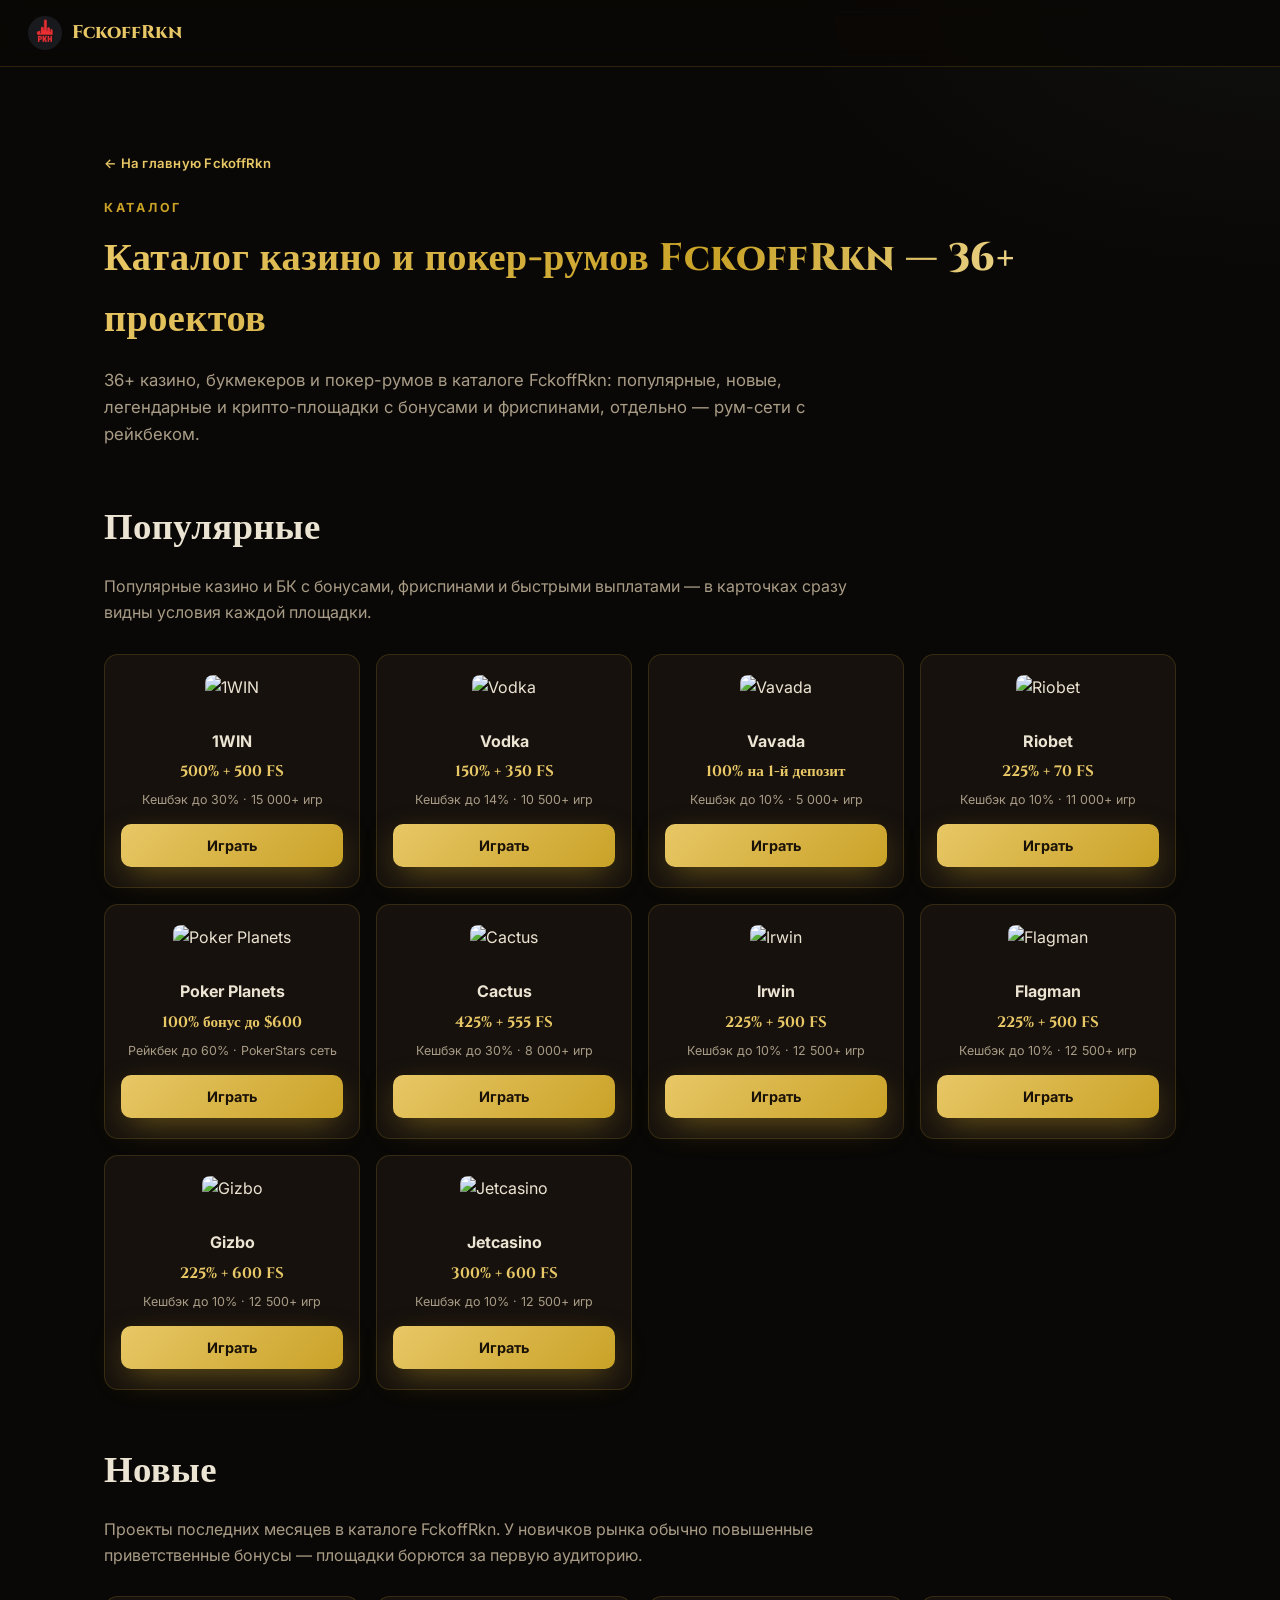
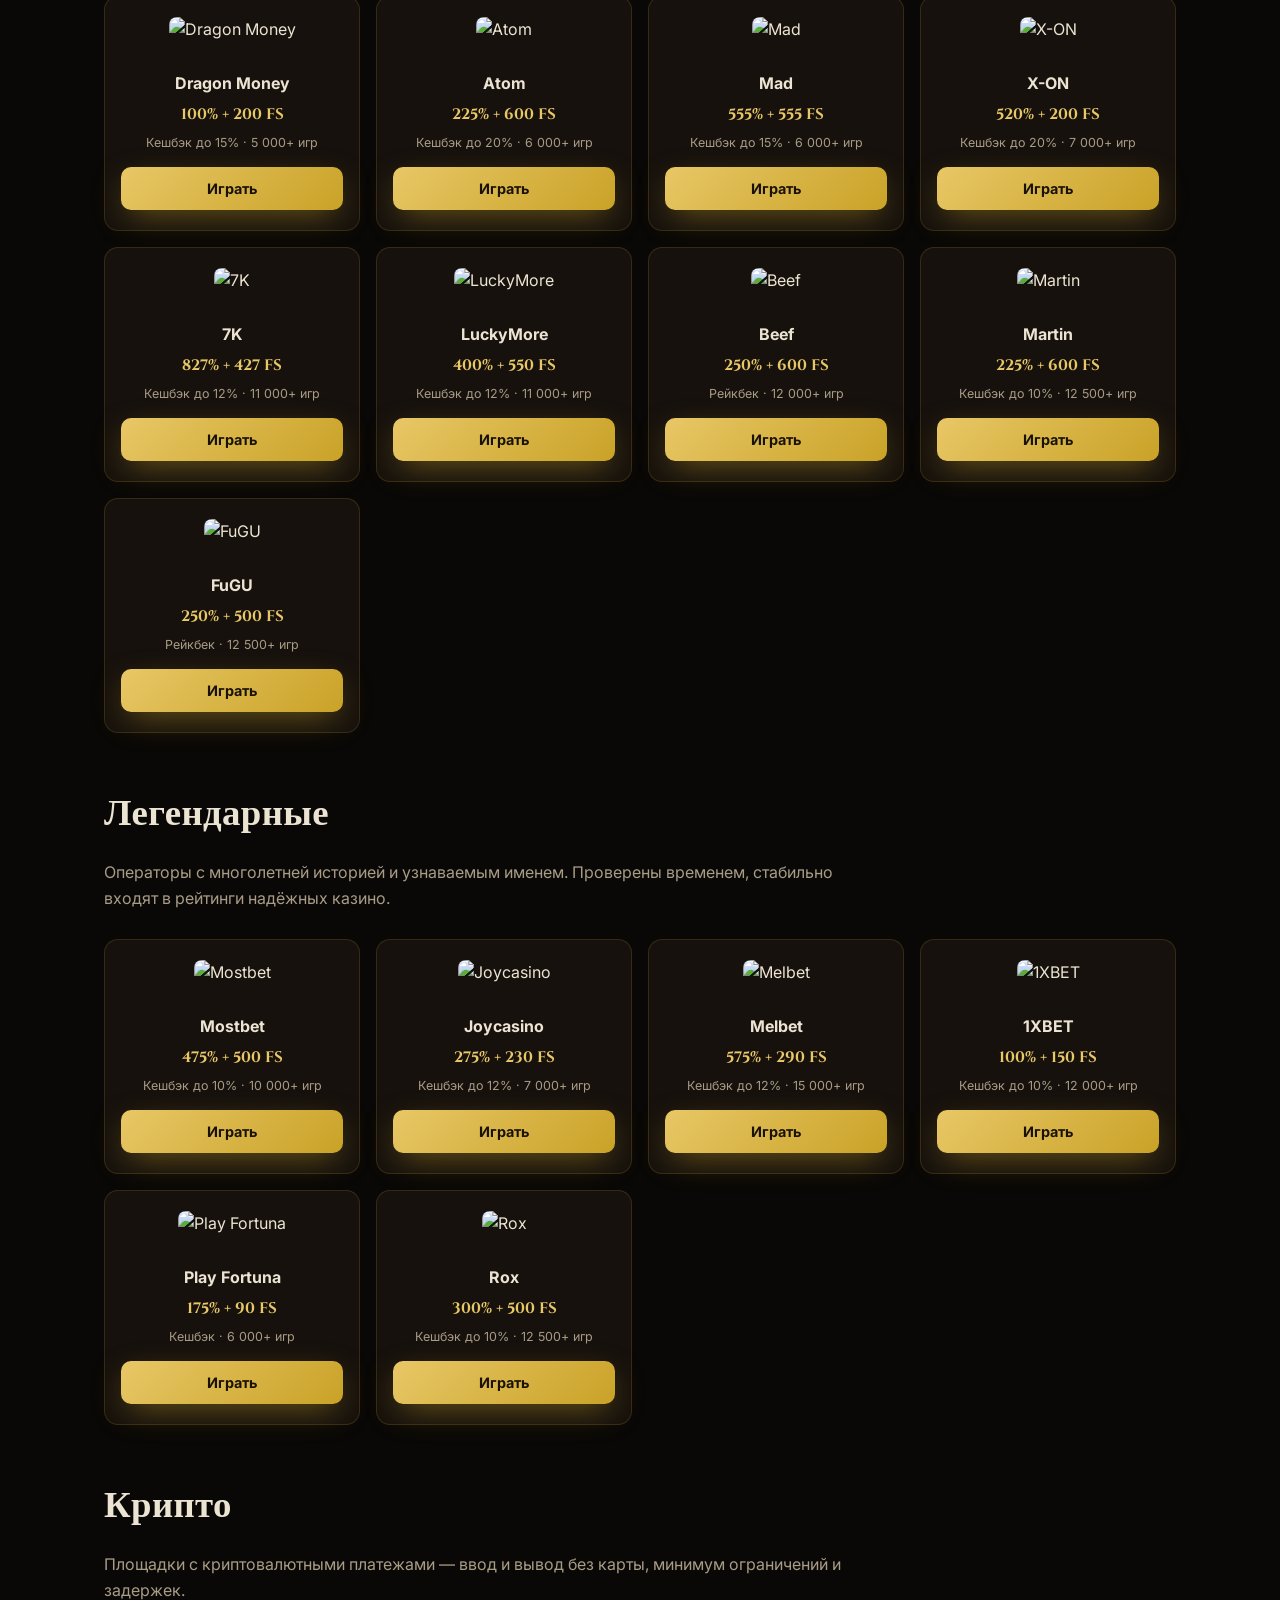
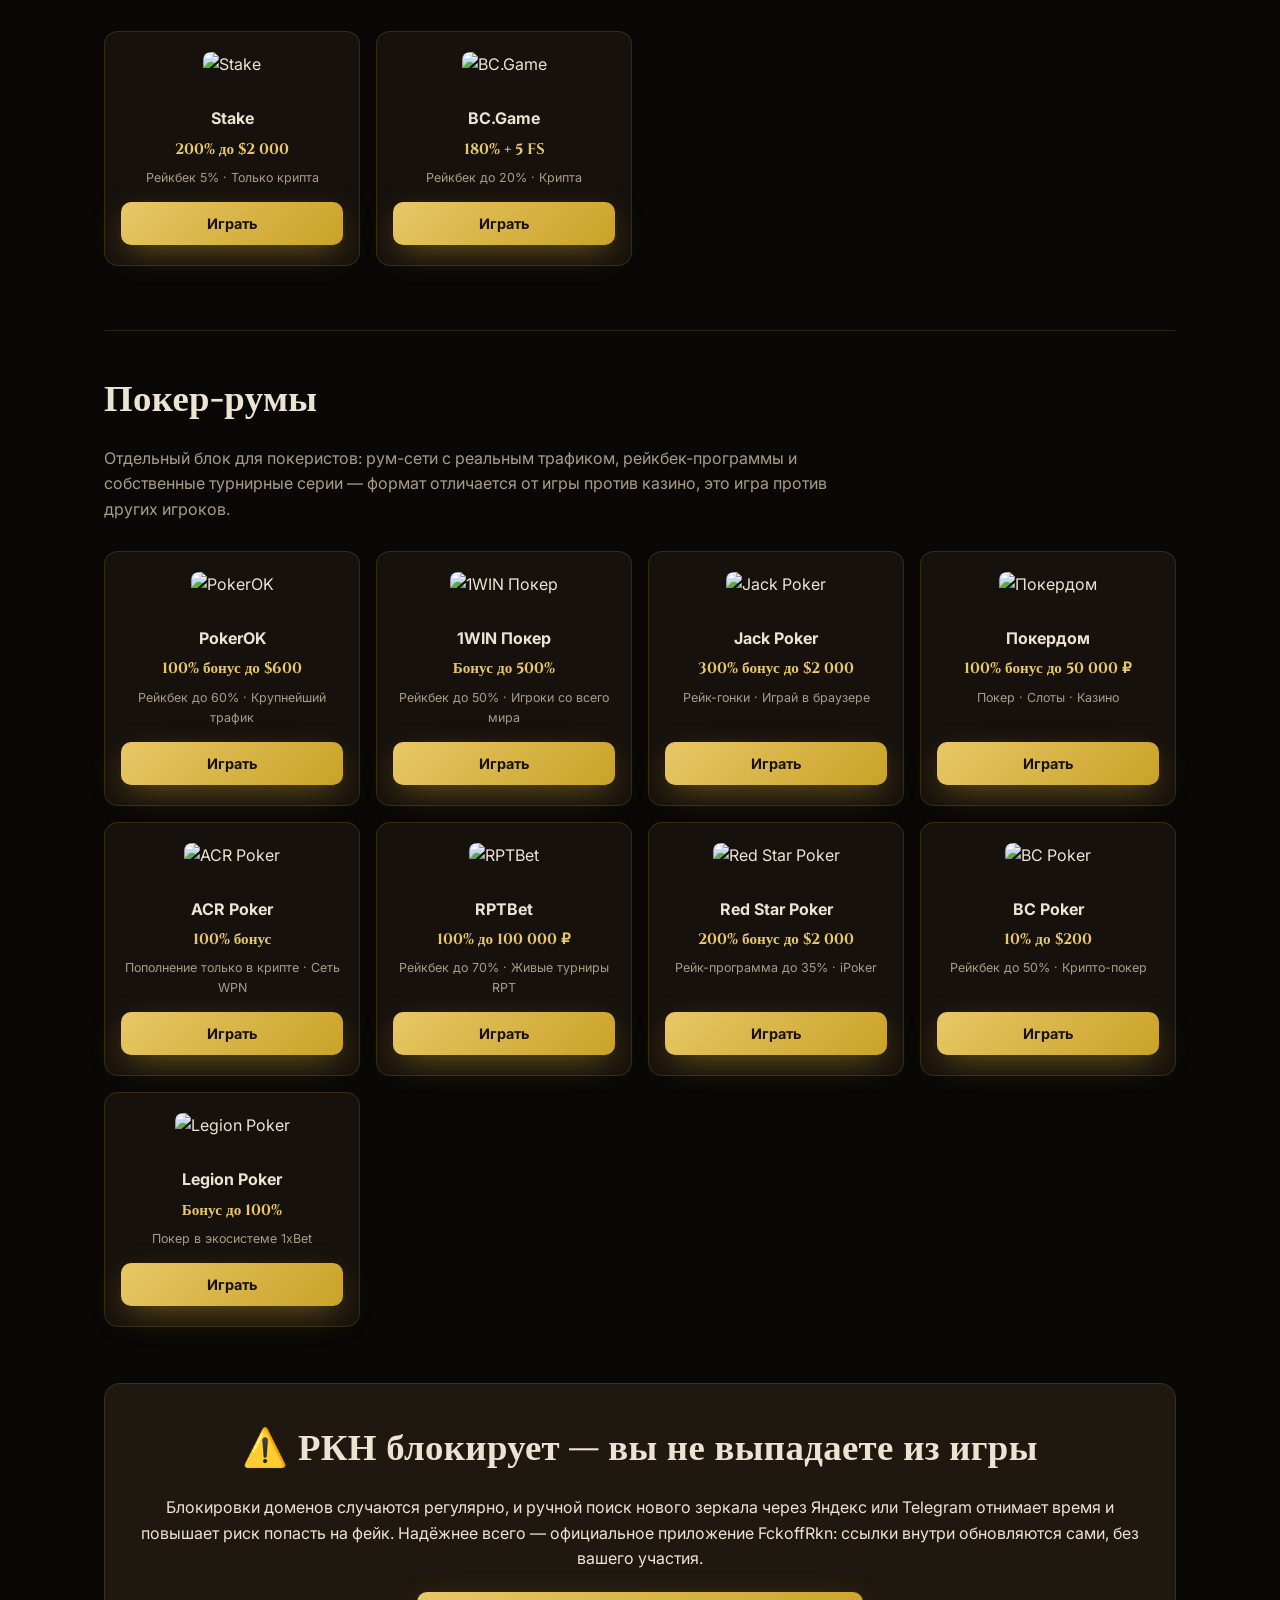
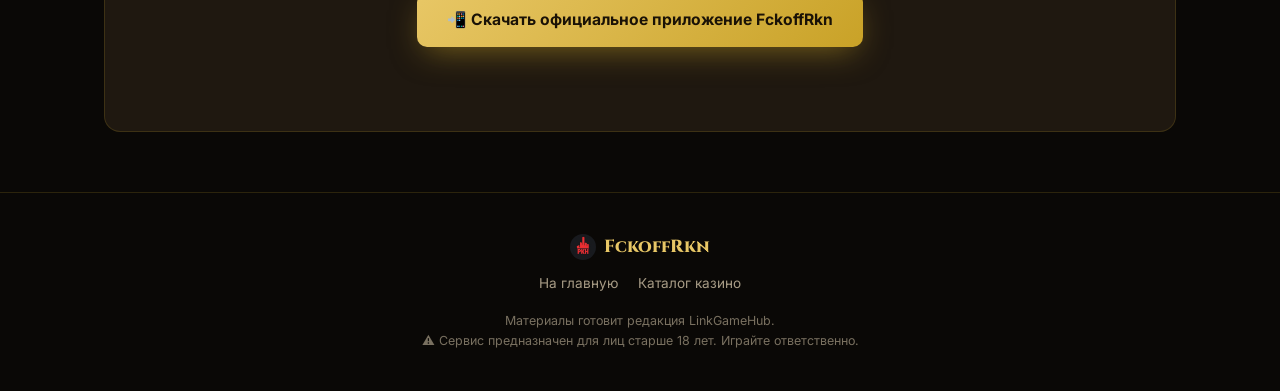
==== catalog/index.html @ 8d0654bd "Обновлены партнёрские ссылки по реестру" ====
<!DOCTYPE html>
<html lang="ru">
<head>
<meta charset="UTF-8"/>
<meta name="viewport" content="width=device-width, initial-scale=1.0"/>
<meta name="description" content="Каталог FckoffRkn: 36+ казино, БК и покер-румов с бонусами, фриспинами и рейкбеком. Рабочие ссылки без поиска зеркал."/>
<meta name="robots" content="index, follow, max-snippet:-1, max-image-preview:large, max-video-preview:-1"/>
<title>Топ казино и покеров FckoffRkn — 36+ рабочих ссылок</title>
<link rel="canonical" href="https://vituss-britva.github.io/fckoffrkn/catalog/"/>
<link rel="icon" type="image/x-icon" href="https://vituss-britva.github.io/fckoffrkn/favicon.ico"/>
<meta name="theme-color" content="#0a0806"/>
<meta property="og:title" content="Топ казино и покеров FckoffRkn — 36+ рабочих ссылок"/>
<meta property="og:description" content="Каталог FckoffRkn: 36+ казино, БК и покер-румов с бонусами, фриспинами и рейкбеком. Рабочие ссылки без поиска зеркал."/>
<meta property="og:type" content="website"/>
<meta property="og:url" content="https://vituss-britva.github.io/fckoffrkn/catalog/"/>
<meta property="og:locale" content="ru_RU"/>
<link rel="stylesheet" href="https://vituss-britva.github.io/fckoffrkn/style.css"/>
<style>
.play-catalog-grid{display:grid;grid-template-columns:repeat(4,1fr);gap:16px;margin-top:28px}
.play-card{background:var(--surface);border:1px solid var(--edge);border-radius:14px;padding:20px 16px;display:flex;flex-direction:column;align-items:center;gap:6px;text-align:center;transition:border-color .2s, transform .2s}
.play-card:hover{border-color:var(--gold);transform:translateY(-2px)}
.play-card-logo{max-width:100%;height:44px;object-fit:contain;border-radius:8px;margin-bottom:4px}
.play-card-name{font-weight:700;color:var(--ink)}
.play-card-bonus{font-family:"Cinzel",serif;font-weight:700;color:var(--gold-bright);font-size:.95rem}
.play-card-desc{font-size:.78rem;color:var(--ink-dim);margin-bottom:8px}
.play-card-btn{width:100%;padding:10px;border-radius:10px;font-size:.9rem;text-align:center;text-decoration:none;display:block;margin-top:auto}
.catalog-section{margin-top:52px}
.catalog-section:first-of-type{margin-top:36px}
.catalog-section h2{margin-bottom:8px}
.catalog-section .snippet{color:var(--ink-dim);max-width:760px;line-height:1.6}
.poker-divider{margin:64px 0 0;padding-top:40px;border-top:1px solid var(--edge)}
.rkn-warning{background:var(--surface-2);border:1px solid var(--edge);border-radius:16px;padding:36px 28px;text-align:center;margin-top:56px}
.rkn-warning h2{margin-top:0}
@media (max-width:900px){.play-catalog-grid{grid-template-columns:repeat(3,1fr)}}
@media (max-width:640px){.play-catalog-grid{grid-template-columns:repeat(2,1fr)}}
</style>
</head>
<body>

<nav>
  <a href="https://vituss-britva.github.io/fckoffrkn/" class="logo"><img src="https://vituss-britva.github.io/fckoffrkn/img/logo.webp" alt="FckoffRkn" class="logo-icon">FckoffRkn</a>
</nav>

<section class="legal-page">
  <div class="container">
    <a class="back-link" href="https://vituss-britva.github.io/fckoffrkn/">← На главную FckoffRkn</a>
    <div class="section-label">Каталог</div>
    <h1 class="page-title">Каталог казино и покер-румов FckoffRkn — 36+ проектов</h1>
    <p class="lede">36+ казино, букмекеров и покер-румов в каталоге FckoffRkn: популярные, новые, легендарные и крипто-площадки с бонусами и фриспинами, отдельно — рум-сети с рейкбеком.</p>

    <div class="catalog-section">
      <h2>Популярные</h2>
      <p class="snippet">Популярные казино и БК с бонусами, фриспинами и быстрыми выплатами — в карточках сразу видны условия каждой площадки.</p>
      <div class="play-catalog-grid">
      <div class="play-card">
        <img src="https://hubprojects.net/logo_1win.webp" alt="1WIN" class="play-card-logo" loading="lazy">
        <div class="play-card-name">1WIN</div>
        <div class="play-card-bonus">500% + 500 FS</div>
        <div class="play-card-desc">Кешбэк до 30% · 15 000+ игр</div>
        <a class="btn-primary play-card-btn" href="https://lkib.pro/d2a9bc5f" target="_blank" rel="nofollow sponsored noopener">Играть</a>
      </div>
      <div class="play-card">
        <img src="https://hubprojects.net/logo_vodka.webp" alt="Vodka" class="play-card-logo" loading="lazy">
        <div class="play-card-name">Vodka</div>
        <div class="play-card-bonus">150% + 350 FS</div>
        <div class="play-card-desc">Кешбэк до 14% · 10 500+ игр</div>
        <a class="btn-primary play-card-btn" href="https://go297532.com?id=16579&amp;modal=reg" target="_blank" rel="nofollow sponsored noopener">Играть</a>
      </div>
      <div class="play-card">
        <img src="https://hubprojects.net/logo_vavada.webp" alt="Vavada" class="play-card-logo" loading="lazy">
        <div class="play-card-name">Vavada</div>
        <div class="play-card-bonus">100% на 1-й депозит</div>
        <div class="play-card-desc">Кешбэк до 10% · 5 000+ игр</div>
        <a class="btn-primary play-card-btn" href="https://getruvada.com/?promo=f817e4de-e818-443d-9e36-d2ecfb950820&amp;target=register" target="_blank" rel="nofollow sponsored noopener">Играть</a>
      </div>
      <div class="play-card">
        <img src="https://hubprojects.net/logo_riobet.webp" alt="Riobet" class="play-card-logo" loading="lazy">
        <div class="play-card-name">Riobet</div>
        <div class="play-card-bonus">225% + 70 FS</div>
        <div class="play-card-desc">Кешбэк до 10% · 11 000+ игр</div>
        <a class="btn-primary play-card-btn" href="https://tracker.referevlinks.com/link?btag=102322035_474415" target="_blank" rel="nofollow sponsored noopener">Играть</a>
      </div>
      <div class="play-card">
        <img src="https://hubprojects.net/logos/pokerplanets.webp" alt="Poker Planets" class="play-card-logo" loading="lazy">
        <div class="play-card-name">Poker Planets</div>
        <div class="play-card-bonus">100% бонус до $600</div>
        <div class="play-card-desc">Рейкбек до 60% · PokerStars сеть</div>
        <a class="btn-primary play-card-btn" href="https://trkpp.xyz/click?o=1&amp;a=114&amp;c=15&amp;link_id=10&amp;sub_id1=2" target="_blank" rel="nofollow sponsored noopener">Играть</a>
      </div>
      <div class="play-card">
        <img src="https://hubprojects.net/logo_cactus.webp" alt="Cactus" class="play-card-logo" loading="lazy">
        <div class="play-card-name">Cactus</div>
        <div class="play-card-bonus">425% + 555 FS</div>
        <div class="play-card-desc">Кешбэк до 30% · 8 000+ игр</div>
        <a class="btn-primary play-card-btn" href="https://laconcienciaaureliano.xyz/affiliate/c_fi7yl1hs" target="_blank" rel="nofollow sponsored noopener">Играть</a>
      </div>
      <div class="play-card">
        <img src="https://hubprojects.net/logo_irwin.webp" alt="Irwin" class="play-card-logo" loading="lazy">
        <div class="play-card-name">Irwin</div>
        <div class="play-card-bonus">225% + 500 FS</div>
        <div class="play-card-desc">Кешбэк до 10% · 12 500+ игр</div>
        <a class="btn-primary play-card-btn" href="https://irwinway66.com/c84f60c98" target="_blank" rel="nofollow sponsored noopener">Играть</a>
      </div>
      <div class="play-card">
        <img src="https://hubprojects.net/logo_flagman.webp" alt="Flagman" class="play-card-logo" loading="lazy">
        <div class="play-card-name">Flagman</div>
        <div class="play-card-bonus">225% + 500 FS</div>
        <div class="play-card-desc">Кешбэк до 10% · 12 500+ игр</div>
        <a class="btn-primary play-card-btn" href="https://flagmanway619.com/ca403cf21" target="_blank" rel="nofollow sponsored noopener">Играть</a>
      </div>
      <div class="play-card">
        <img src="https://hubprojects.net/logo_gizbo.webp" alt="Gizbo" class="play-card-logo" loading="lazy">
        <div class="play-card-name">Gizbo</div>
        <div class="play-card-bonus">225% + 600 FS</div>
        <div class="play-card-desc">Кешбэк до 10% · 12 500+ игр</div>
        <a class="btn-primary play-card-btn" href="https://gizboway65.com/c7b58fbeb" target="_blank" rel="nofollow sponsored noopener">Играть</a>
      </div>
      <div class="play-card">
        <img src="https://hubprojects.net/logo_jet.webp" alt="Jetcasino" class="play-card-logo" loading="lazy">
        <div class="play-card-name">Jetcasino</div>
        <div class="play-card-bonus">300% + 600 FS</div>
        <div class="play-card-desc">Кешбэк до 10% · 12 500+ игр</div>
        <a class="btn-primary play-card-btn" href="https://jetway625.com/c58a8f7d1" target="_blank" rel="nofollow sponsored noopener">Играть</a>
      </div>
      </div>
    </div>

    <div class="catalog-section">
      <h2>Новые</h2>
      <p class="snippet">Проекты последних месяцев в каталоге FckoffRkn. У новичков рынка обычно повышенные приветственные бонусы — площадки борются за первую аудиторию.</p>
      <div class="play-catalog-grid">
      <div class="play-card">
        <img src="https://hubprojects.net/logo_dragonmoney.webp" alt="Dragon Money" class="play-card-logo" loading="lazy">
        <div class="play-card-name">Dragon Money</div>
        <div class="play-card-bonus">100% + 200 FS</div>
        <div class="play-card-desc">Кешбэк до 15% · 5 000+ игр</div>
        <a class="btn-primary play-card-btn" href="https://dg1.to/fw5rpjeo3" target="_blank" rel="nofollow sponsored noopener">Играть</a>
      </div>
      <div class="play-card">
        <img src="https://hubprojects.net/logo_atom.webp" alt="Atom" class="play-card-logo" loading="lazy">
        <div class="play-card-name">Atom</div>
        <div class="play-card-bonus">225% + 600 FS</div>
        <div class="play-card-desc">Кешбэк до 20% · 6 000+ игр</div>
        <a class="btn-primary play-card-btn" href="https://stellar-sprint.com/so8f1awcp" target="_blank" rel="nofollow sponsored noopener">Играть</a>
      </div>
      <div class="play-card">
        <img src="https://hubprojects.net/logos/mad.webp" alt="Mad" class="play-card-logo" loading="lazy">
        <div class="play-card-name">Mad</div>
        <div class="play-card-bonus">555% + 555 FS</div>
        <div class="play-card-desc">Кешбэк до 15% · 6 000+ игр</div>
        <a class="btn-primary play-card-btn" href="https://nexovance.co/affiliate/m_cash8z7t?path=%2Fregistration" target="_blank" rel="nofollow sponsored noopener">Играть</a>
      </div>
      <div class="play-card">
        <img src="https://hubprojects.net/logo_xon.webp" alt="X-ON" class="play-card-logo" loading="lazy">
        <div class="play-card-name">X-ON</div>
        <div class="play-card-bonus">520% + 200 FS</div>
        <div class="play-card-desc">Кешбэк до 20% · 7 000+ игр</div>
        <a class="btn-primary play-card-btn" href="https://onxpromome-edge.com/l/6998e59354b03083c60a1be2" target="_blank" rel="nofollow sponsored noopener">Играть</a>
      </div>
      <div class="play-card">
        <img src="https://hubprojects.net/logo_7k.webp" alt="7K" class="play-card-logo" loading="lazy">
        <div class="play-card-name">7K</div>
        <div class="play-card-bonus">827% + 427 FS</div>
        <div class="play-card-desc">Кешбэк до 12% · 11 000+ игр</div>
        <a class="btn-primary play-card-btn" href="https://myslotdice.com/l/68828f52f1a158f076002cda" target="_blank" rel="nofollow sponsored noopener">Играть</a>
      </div>
      <div class="play-card">
        <img src="https://hubprojects.net/logo_luckymore.webp" alt="LuckyMore" class="play-card-logo" loading="lazy">
        <div class="play-card-name">LuckyMore</div>
        <div class="play-card-bonus">400% + 550 FS</div>
        <div class="play-card-desc">Кешбэк до 12% · 11 000+ игр</div>
        <a class="btn-primary play-card-btn" href="https://luckmore2.xyz/affiliate/l_six1h4vj?path=%2Fregistration" target="_blank" rel="nofollow sponsored noopener">Играть</a>
      </div>
      <div class="play-card">
        <img src="https://hubprojects.net/logo_beef.webp" alt="Beef" class="play-card-logo" loading="lazy">
        <div class="play-card-name">Beef</div>
        <div class="play-card-bonus">250% + 600 FS</div>
        <div class="play-card-desc">Рейкбек · 12 000+ игр</div>
        <a class="btn-primary play-card-btn" href="https://beefway6tower.com/c365fd5bb" target="_blank" rel="nofollow sponsored noopener">Играть</a>
      </div>
      <div class="play-card">
        <img src="https://hubprojects.net/logo_martin.webp" alt="Martin" class="play-card-logo" loading="lazy">
        <div class="play-card-name">Martin</div>
        <div class="play-card-bonus">225% + 600 FS</div>
        <div class="play-card-desc">Кешбэк до 10% · 12 500+ игр</div>
        <a class="btn-primary play-card-btn" href="https://martinway610.com/ca64e680c" target="_blank" rel="nofollow sponsored noopener">Играть</a>
      </div>
      <div class="play-card">
        <img src="https://hubprojects.net/logo_fugu.png" alt="FuGU" class="play-card-logo" loading="lazy">
        <div class="play-card-name">FuGU</div>
        <div class="play-card-bonus">250% + 500 FS</div>
        <div class="play-card-desc">Рейкбек · 12 500+ игр</div>
        <a class="btn-primary play-card-btn" href="https://fuguway610.com/cf0c602f9" target="_blank" rel="nofollow sponsored noopener">Играть</a>
      </div>
      </div>
    </div>

    <div class="catalog-section">
      <h2>Легендарные</h2>
      <p class="snippet">Операторы с многолетней историей и узнаваемым именем. Проверены временем, стабильно входят в рейтинги надёжных казино.</p>
      <div class="play-catalog-grid">
      <div class="play-card">
        <img src="https://hubprojects.net/logo_mostbet.webp" alt="Mostbet" class="play-card-logo" loading="lazy">
        <div class="play-card-name">Mostbet</div>
        <div class="play-card-bonus">475% + 500 FS</div>
        <div class="play-card-desc">Кешбэк до 10% · 10 000+ игр</div>
        <a class="btn-primary play-card-btn" href="https://mdwbfe.com/FDVF" target="_blank" rel="nofollow sponsored noopener">Играть</a>
      </div>
      <div class="play-card">
        <img src="https://hubprojects.net/logo_joycasino.webp" alt="Joycasino" class="play-card-logo" loading="lazy">
        <div class="play-card-name">Joycasino</div>
        <div class="play-card-bonus">275% + 230 FS</div>
        <div class="play-card-desc">Кешбэк до 12% · 7 000+ игр</div>
        <a class="btn-primary play-card-btn" href="https://1661.move-now.co/ru/registration?partner=p47412p3326291p61e2" target="_blank" rel="nofollow sponsored noopener">Играть</a>
      </div>
      <div class="play-card">
        <img src="https://hubprojects.net/logo_melbet.webp" alt="Melbet" class="play-card-logo" loading="lazy">
        <div class="play-card-name">Melbet</div>
        <div class="play-card-bonus">575% + 290 FS</div>
        <div class="play-card-desc">Кешбэк до 12% · 15 000+ игр</div>
        <a class="btn-primary play-card-btn" href="https://refpa62148.com/L?tag=s_5018847m_1107c_&amp;site=5018847&amp;ad=1107" target="_blank" rel="nofollow sponsored noopener">Играть</a>
      </div>
      <div class="play-card">
        <img src="https://hubprojects.net/logo_1xbet.webp" alt="1XBET" class="play-card-logo" loading="lazy">
        <div class="play-card-name">1XBET</div>
        <div class="play-card-bonus">100% + 150 FS</div>
        <div class="play-card-desc">Кешбэк до 10% · 12 000+ игр</div>
        <a class="btn-primary play-card-btn" href="https://refpa-78460.com/L?tag=s_4843770m_1234c_&amp;site=4843770&amp;ad=1234" target="_blank" rel="nofollow sponsored noopener">Играть</a>
      </div>
      <div class="play-card">
        <img src="https://hubprojects.net/logo_playfortuna.webp" alt="Play Fortuna" class="play-card-logo" loading="lazy">
        <div class="play-card-name">Play Fortuna</div>
        <div class="play-card-bonus">175% + 90 FS</div>
        <div class="play-card-desc">Кешбэк · 6 000+ игр</div>
        <a class="btn-primary play-card-btn" href="https://fortuna-promo1.com/alt/pf_big_bonanza_ru/?4e8e6c1f20cbd6353ed1f3707a4dcac8" target="_blank" rel="nofollow sponsored noopener">Играть</a>
      </div>
      <div class="play-card">
        <img src="https://hubprojects.net/logo_rox.webp" alt="Rox" class="play-card-logo" loading="lazy">
        <div class="play-card-name">Rox</div>
        <div class="play-card-bonus">300% + 500 FS</div>
        <div class="play-card-desc">Кешбэк до 10% · 12 500+ игр</div>
        <a class="btn-primary play-card-btn" href="https://roxway68.com/c96bec188" target="_blank" rel="nofollow sponsored noopener">Играть</a>
      </div>
      </div>
    </div>

    <div class="catalog-section">
      <h2>Крипто</h2>
      <p class="snippet">Площадки с криптовалютными платежами — ввод и вывод без карты, минимум ограничений и задержек.</p>
      <div class="play-catalog-grid">
      <div class="play-card">
        <img src="https://hubprojects.net/logo_stake.webp" alt="Stake" class="play-card-logo" loading="lazy">
        <div class="play-card-name">Stake</div>
        <div class="play-card-bonus">200% до $2 000</div>
        <div class="play-card-desc">Рейкбек 5% · Только крипта</div>
        <a class="btn-primary play-card-btn" href="https://stake.com/?c=79df1c628a" target="_blank" rel="nofollow sponsored noopener">Играть</a>
      </div>
      <div class="play-card">
        <img src="https://hubprojects.net/logo_bcgame.webp" alt="BC.Game" class="play-card-logo" loading="lazy">
        <div class="play-card-name">BC.Game</div>
        <div class="play-card-bonus">180% + 5 FS</div>
        <div class="play-card-desc">Рейкбек до 20% · Крипта</div>
        <a class="btn-primary play-card-btn" href="https://bc.game/i-z3j876jt-n/" target="_blank" rel="nofollow sponsored noopener">Играть</a>
      </div>
      </div>
    </div>

    <div class="catalog-section poker-divider">
      <h2>Покер-румы</h2>
      <p class="snippet">Отдельный блок для покеристов: рум-сети с реальным трафиком, рейкбек-программы и собственные турнирные серии — формат отличается от игры против казино, это игра против других игроков.</p>
      <div class="play-catalog-grid">
      <div class="play-card">
        <img src="https://hubprojects.net/logos/pokerok.webp" alt="PokerOK" class="play-card-logo" loading="lazy">
        <div class="play-card-name">PokerOK</div>
        <div class="play-card-bonus">100% бонус до $600</div>
        <div class="play-card-desc">Рейкбек до 60% · Крупнейший трафик</div>
        <a class="btn-primary play-card-btn" href="https://click2.ggpartners2.com/?serial=6422&amp;creative_id=13613&amp;anid=" target="_blank" rel="nofollow sponsored noopener">Играть</a>
      </div>
      <div class="play-card">
        <img src="https://hubprojects.net/logos/1winpoker.webp" alt="1WIN Покер" class="play-card-logo" loading="lazy">
        <div class="play-card-name">1WIN Покер</div>
        <div class="play-card-bonus">Бонус до 500%</div>
        <div class="play-card-desc">Рейкбек до 50% · Игроки со всего мира</div>
        <a class="btn-primary play-card-btn" href="https://lkib.pro/d2a9bc5f" target="_blank" rel="nofollow sponsored noopener">Играть</a>
      </div>
      <div class="play-card">
        <img src="https://hubprojects.net/logos/jackcasino.webp" alt="Jack Poker" class="play-card-logo" loading="lazy">
        <div class="play-card-name">Jack Poker</div>
        <div class="play-card-bonus">300% бонус до $2 000</div>
        <div class="play-card-desc">Рейк-гонки · Играй в браузере</div>
        <a class="btn-primary play-card-btn" href="https://go.jack-full.com/1bbmf3fo" target="_blank" rel="nofollow sponsored noopener">Играть</a>
      </div>
      <div class="play-card">
        <img src="https://hubprojects.net/logos/pokerdom.webp" alt="Покердом" class="play-card-logo" loading="lazy">
        <div class="play-card-name">Покердом</div>
        <div class="play-card-bonus">100% бонус до 50 000 ₽</div>
        <div class="play-card-desc">Покер · Слоты · Казино</div>
        <a class="btn-primary play-card-btn" href="https://pdlinkfortysix.xyz/click/697899736bcc635ddd3088c5/3006/16893/subaccount" target="_blank" rel="nofollow sponsored noopener">Играть</a>
      </div>
      <div class="play-card">
        <img src="https://hubprojects.net/logos/acr.webp" alt="ACR Poker" class="play-card-logo" loading="lazy">
        <div class="play-card-name">ACR Poker</div>
        <div class="play-card-bonus">100% бонус</div>
        <div class="play-card-desc">Пополнение только в крипте · Сеть WPN</div>
        <a class="btn-primary play-card-btn" href="https://go.wpnaffiliates.com/visit/?bta=237106&amp;brand=americascardroom" target="_blank" rel="nofollow sponsored noopener">Играть</a>
      </div>
      <div class="play-card">
        <img src="https://hubprojects.net/logos/rptbet.webp" alt="RPTBet" class="play-card-logo" loading="lazy">
        <div class="play-card-name">RPTBet</div>
        <div class="play-card-bonus">100% до 100 000 ₽</div>
        <div class="play-card-desc">Рейкбек до 70% · Живые турниры RPT</div>
        <a class="btn-primary play-card-btn" href="https://click.rptbet.org/1RVtizRe" target="_blank" rel="nofollow sponsored noopener">Играть</a>
      </div>
      <div class="play-card">
        <img src="https://hubprojects.net/logos/redstar.webp" alt="Red Star Poker" class="play-card-logo" loading="lazy">
        <div class="play-card-name">Red Star Poker</div>
        <div class="play-card-bonus">200% бонус до $2 000</div>
        <div class="play-card-desc">Рейк-программа до 35% · iPoker</div>
        <a class="btn-primary play-card-btn" href="https://c.rsppartners.com/clickthrgh?btag=a_13073b_41l_9" target="_blank" rel="nofollow sponsored noopener">Играть</a>
      </div>
      <div class="play-card">
        <img src="https://hubprojects.net/logo_bcpoker.webp" alt="BC Poker" class="play-card-logo" loading="lazy">
        <div class="play-card-name">BC Poker</div>
        <div class="play-card-bonus">10% до $200</div>
        <div class="play-card-desc">Рейкбек до 50% · Крипто-покер</div>
        <a class="btn-primary play-card-btn" href="https://bcpoker.com/s/W5IBLILr" target="_blank" rel="nofollow sponsored noopener">Играть</a>
      </div>
      <div class="play-card">
        <img src="https://hubprojects.net/logo_legion.webp" alt="Legion Poker" class="play-card-logo" loading="lazy">
        <div class="play-card-name">Legion Poker</div>
        <div class="play-card-bonus">Бонус до 100%</div>
        <div class="play-card-desc">Покер в экосистеме 1xBet</div>
        <a class="btn-primary play-card-btn" href="https://refpa-78460.com/L?tag=s_4843770m_1234c_&amp;site=4843770&amp;ad=1234" target="_blank" rel="nofollow sponsored noopener">Играть</a>
      </div>
      </div>
    </div>

    <div class="rkn-warning">
      <h2>⚠️ РКН блокирует — вы не выпадаете из игры</h2>
      <p>Блокировки доменов случаются регулярно, и ручной поиск нового зеркала через Яндекс или Telegram отнимает время и повышает риск попасть на фейк. Надёжнее всего — официальное приложение FckoffRkn: ссылки внутри обновляются сами, без вашего участия.</p>
      <div class="cta-group" style="justify-content:center;margin-top:20px">
        <a class="btn-primary" href="https://hubprojects.net/">📲 Скачать официальное приложение FckoffRkn</a>
      </div>
    </div>
  </div>
</section>

<footer>
  <div class="container">
    <div class="footer-logo"><img src="https://vituss-britva.github.io/fckoffrkn/img/logo.webp" alt="FckoffRkn" class="logo-icon">FckoffRkn</div>
    <div class="footer-links">
      <a href="https://vituss-britva.github.io/fckoffrkn/">На главную</a>
      <a href="./">Каталог казино</a>
    </div>
    <p class="footer-note">Материалы готовит редакция <a href="https://linkgamehub.xyz/redakciya/">LinkGameHub</a>.</p>
    <p class="footer-note">⚠️ Сервис предназначен для лиц старше 18 лет. Играйте ответственно.</p>
  </div>
</footer>

</body>
</html>
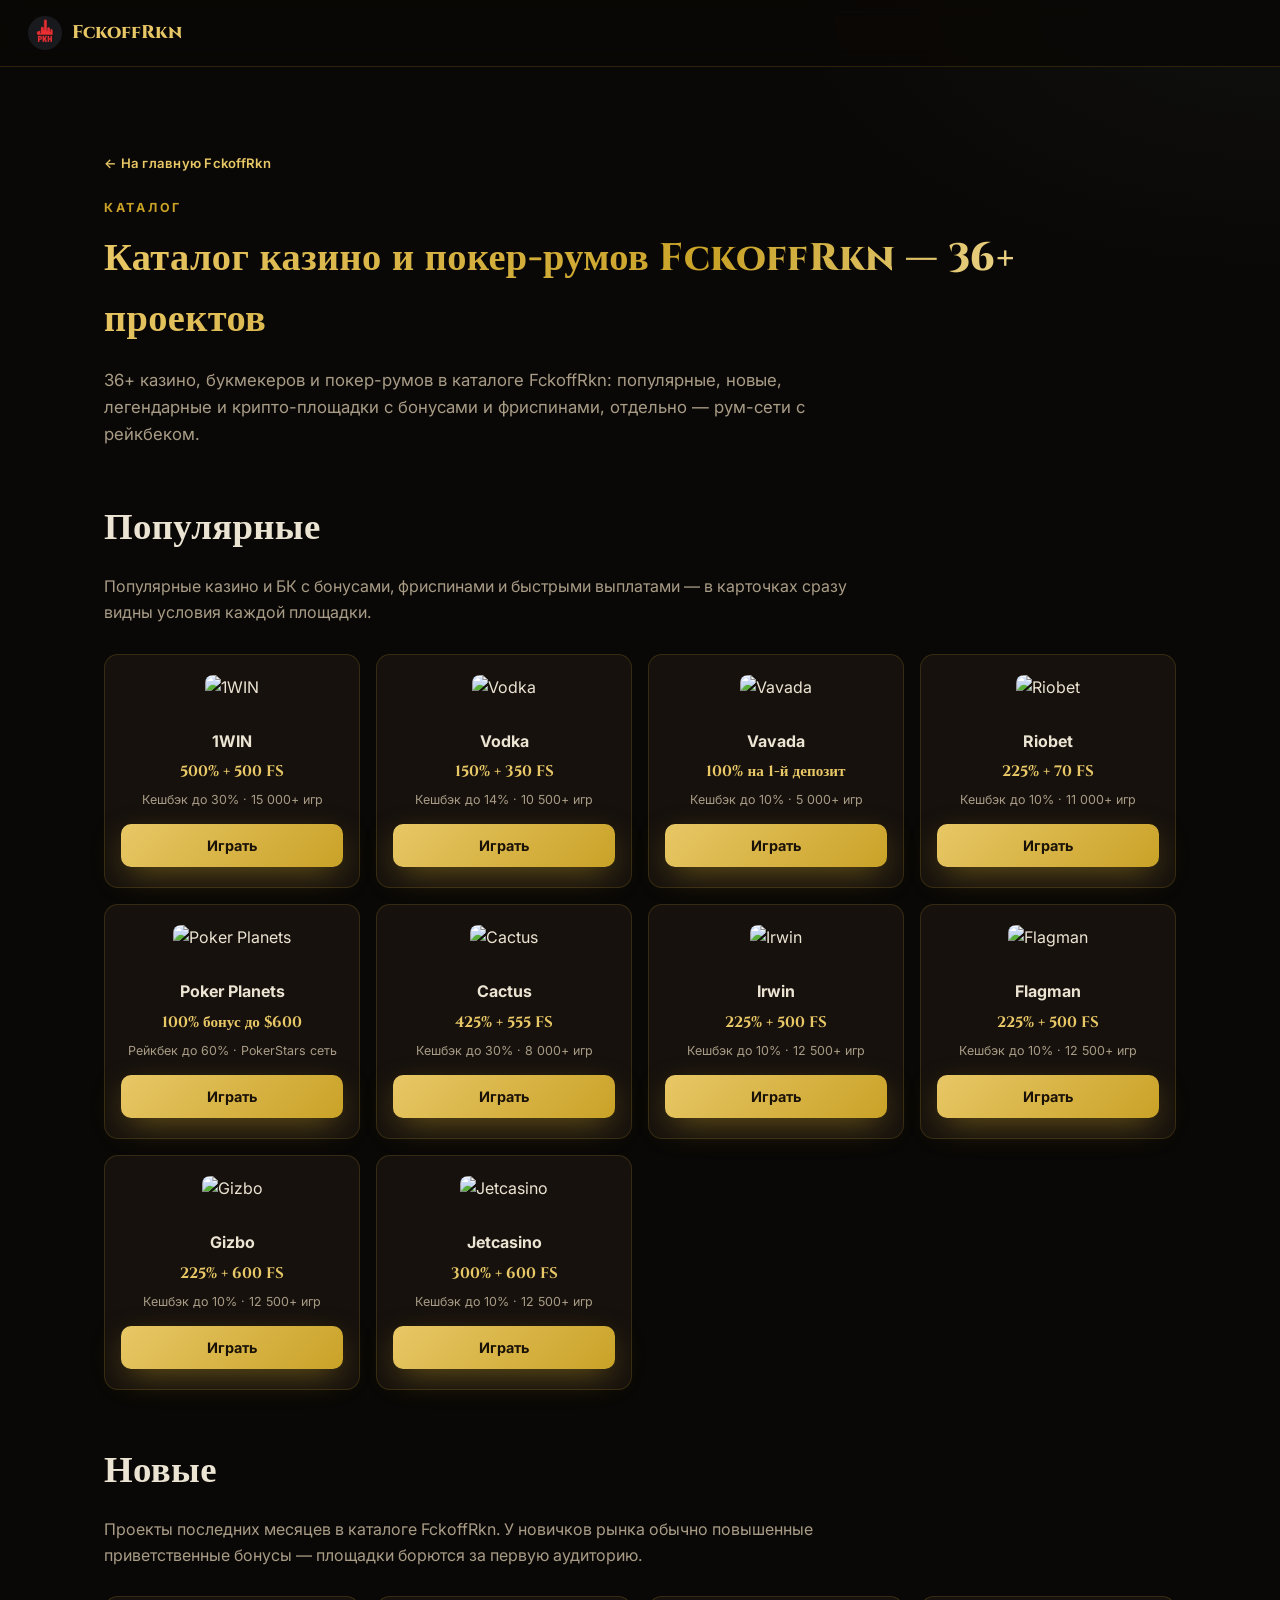
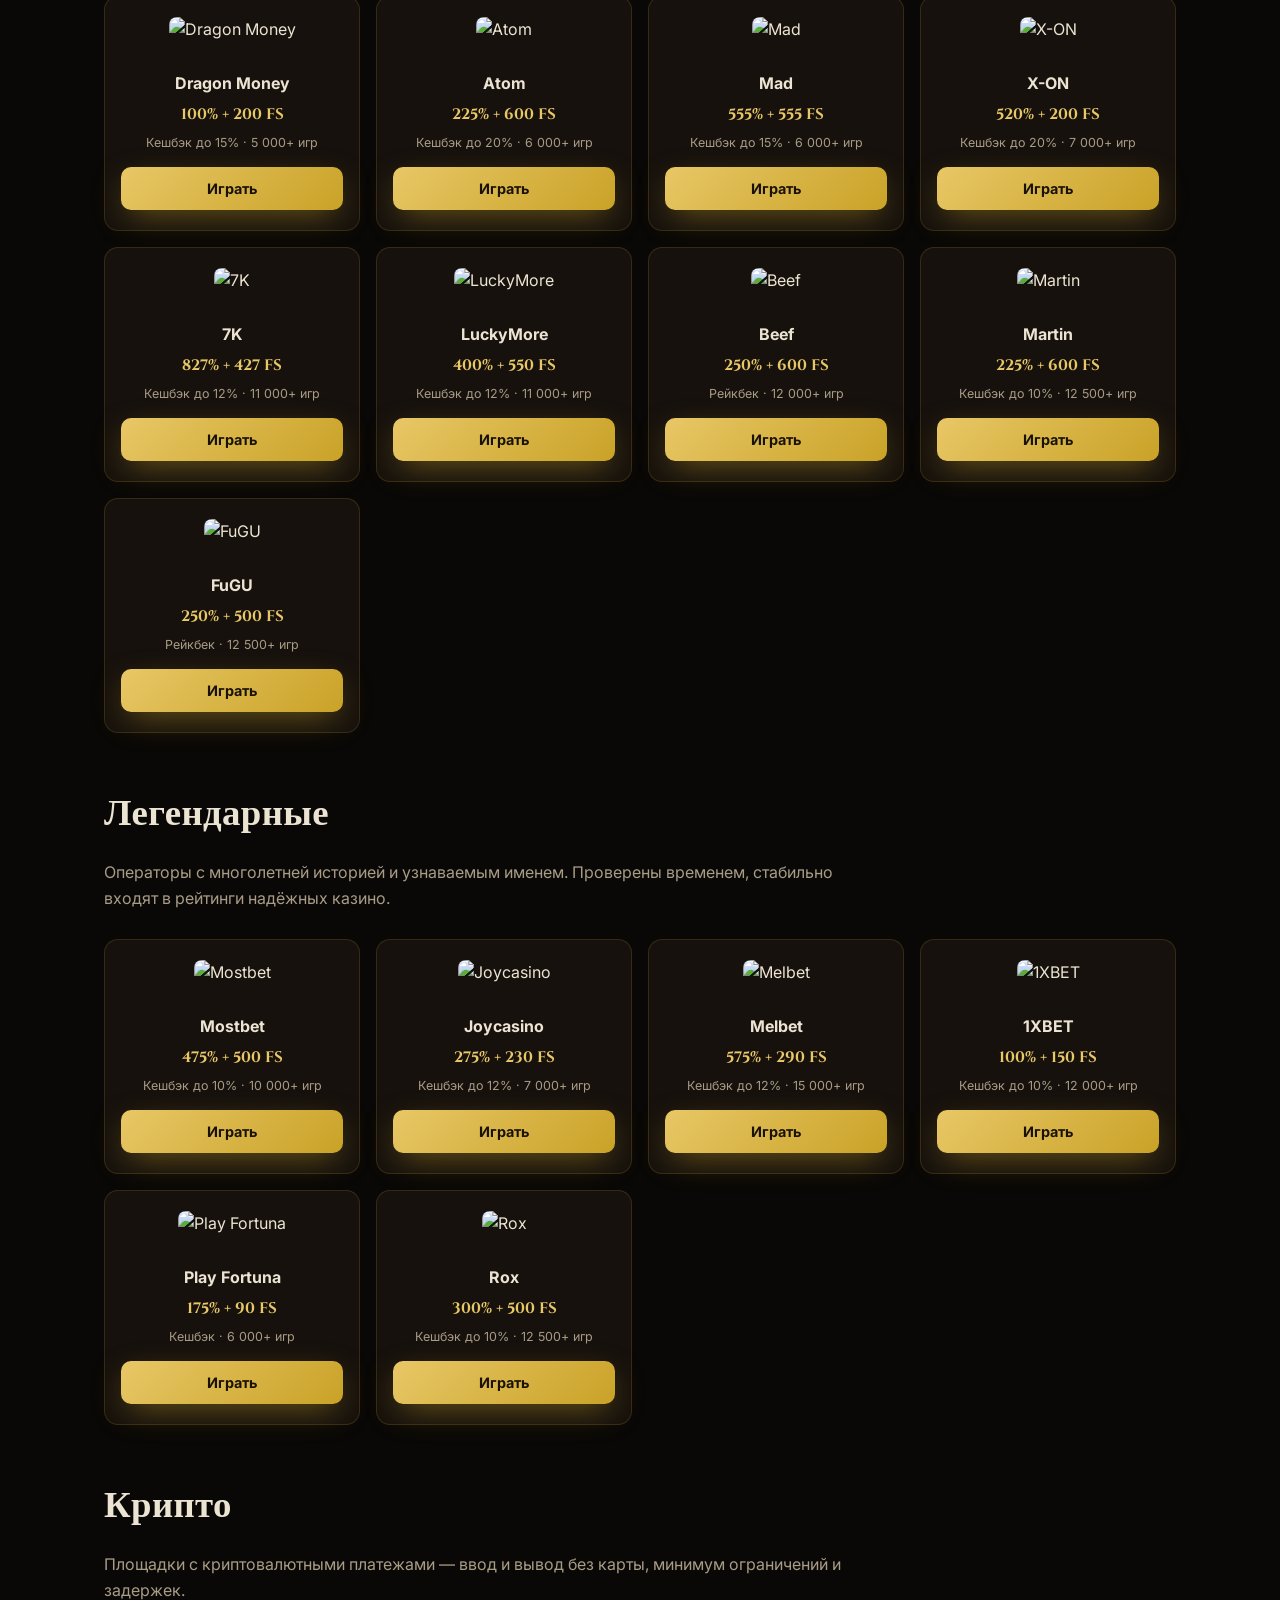
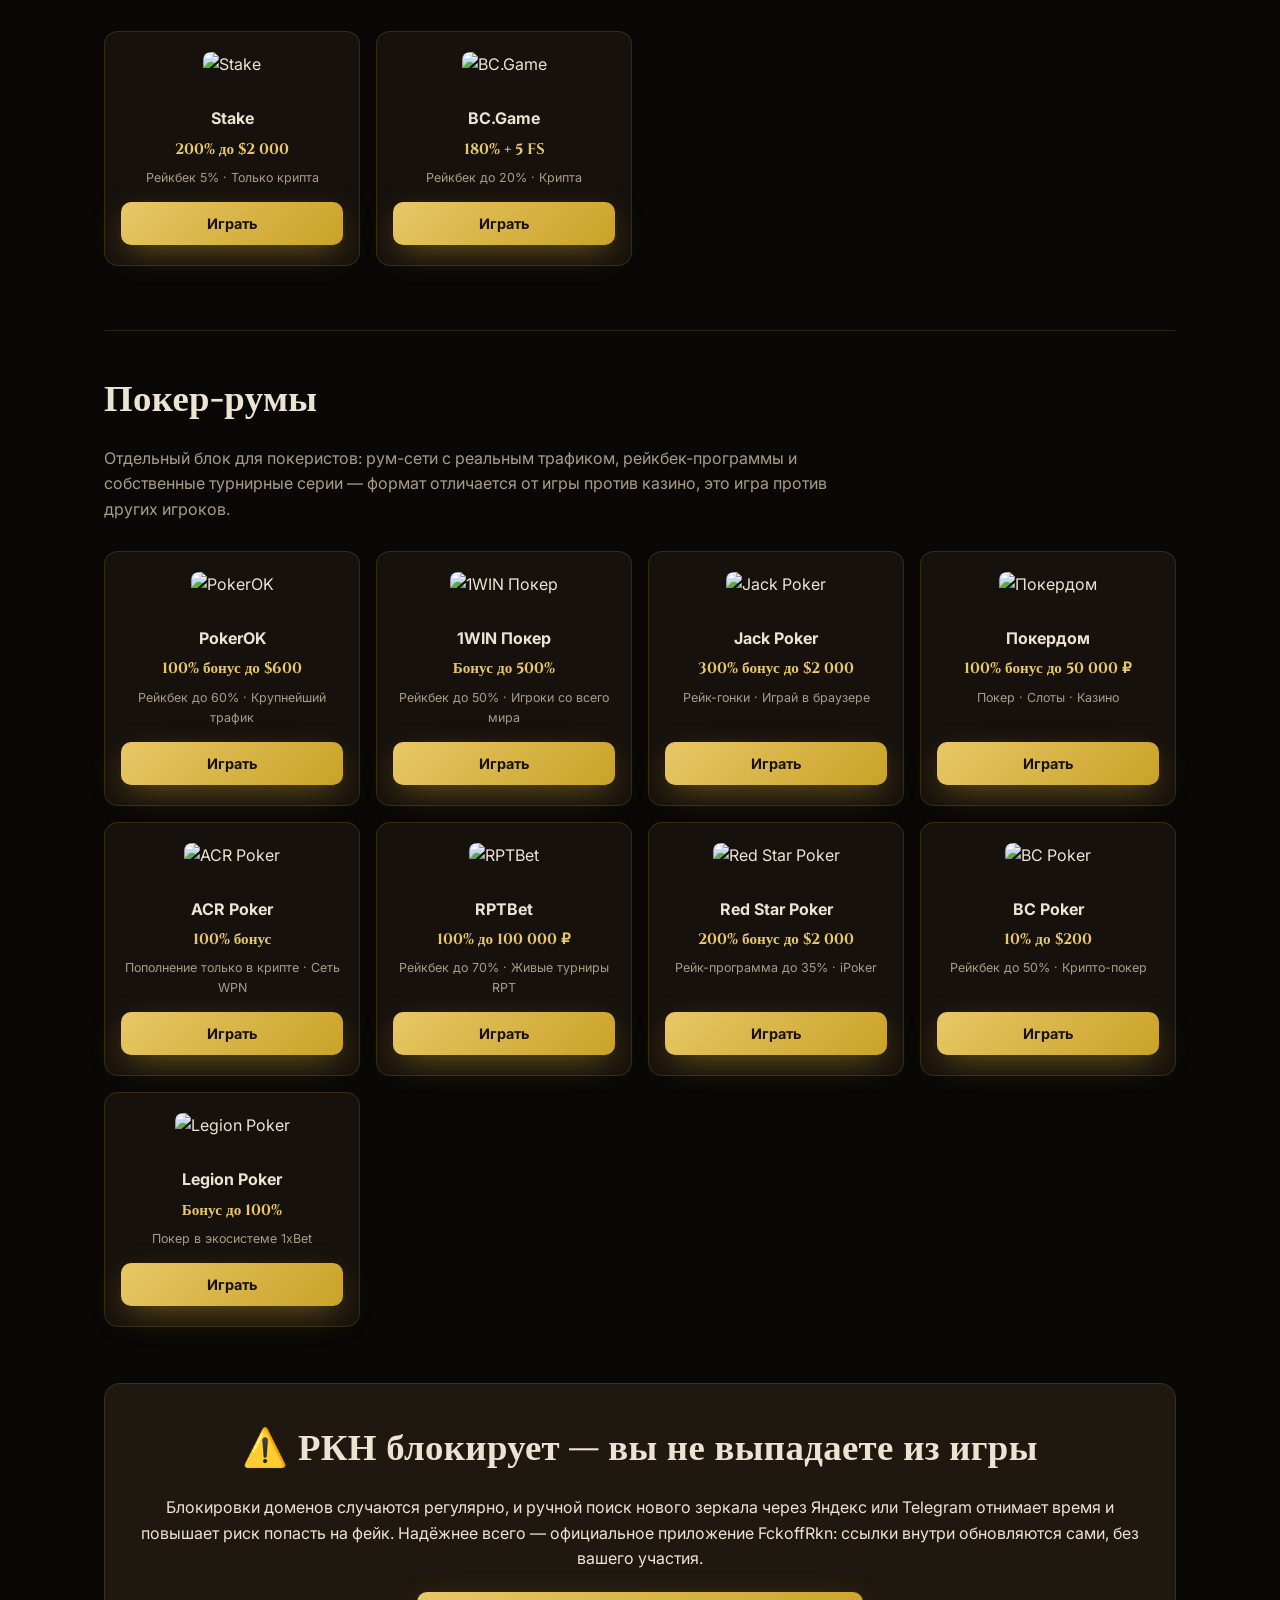
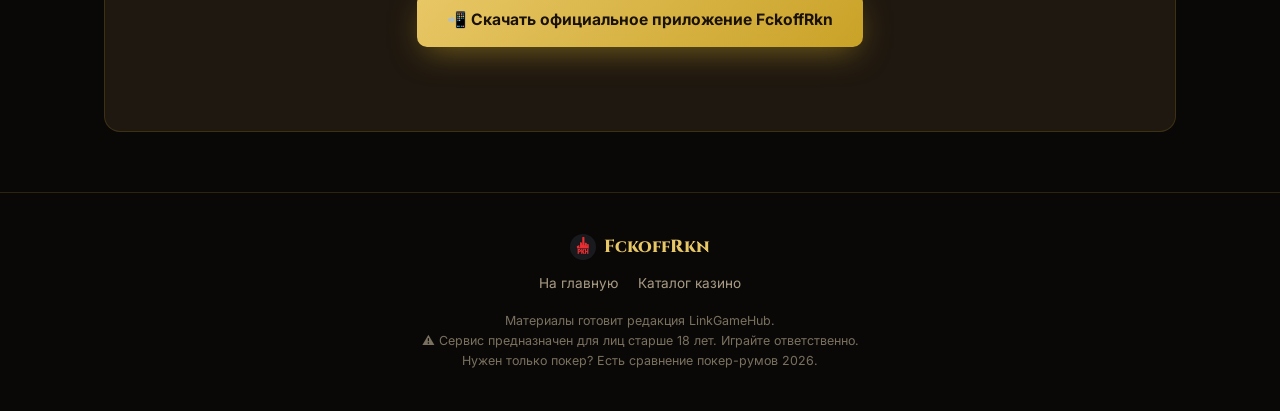
==== commit dfdf1513: "Add poker link" ====
--- a/catalog/index.html
+++ b/catalog/index.html
@@ -57,7 +57,7 @@
         <div class="play-card-name">1WIN</div>
         <div class="play-card-bonus">500% + 500 FS</div>
         <div class="play-card-desc">Кешбэк до 30% · 15 000+ игр</div>
-        <a class="btn-primary play-card-btn" href="https://lkib.pro/d2a9bc5f" target="_blank" rel="nofollow sponsored noopener">Играть</a>
+        <a class="btn-primary play-card-btn" href="https://lkcq.cc/7e5a91" target="_blank" rel="nofollow sponsored noopener">Играть</a>
       </div>
       <div class="play-card">
         <img src="https://hubprojects.net/logo_vodka.webp" alt="Vodka" class="play-card-logo" loading="lazy">
@@ -162,7 +162,7 @@
         <div class="play-card-name">7K</div>
         <div class="play-card-bonus">827% + 427 FS</div>
         <div class="play-card-desc">Кешбэк до 12% · 11 000+ игр</div>
-        <a class="btn-primary play-card-btn" href="https://myslotdice.com/l/68828f52f1a158f076002cda" target="_blank" rel="nofollow sponsored noopener">Играть</a>
+        <a class="btn-primary play-card-btn" href="https://pointjackuse.com/l/68828f52f1a158f076002cda" target="_blank" rel="nofollow sponsored noopener">Играть</a>
       </div>
       <div class="play-card">
         <img src="https://hubprojects.net/logo_luckymore.webp" alt="LuckyMore" class="play-card-logo" loading="lazy">
@@ -190,7 +190,7 @@
         <div class="play-card-name">FuGU</div>
         <div class="play-card-bonus">250% + 500 FS</div>
         <div class="play-card-desc">Рейкбек · 12 500+ игр</div>
-        <a class="btn-primary play-card-btn" href="https://fuguway610.com/cf0c602f9" target="_blank" rel="nofollow sponsored noopener">Играть</a>
+        <a class="btn-primary play-card-btn" href="https://fuguway611.com/cf0c602f9" target="_blank" rel="nofollow sponsored noopener">Играть</a>
       </div>
       </div>
     </div>
@@ -218,7 +218,7 @@
         <div class="play-card-name">Melbet</div>
         <div class="play-card-bonus">575% + 290 FS</div>
         <div class="play-card-desc">Кешбэк до 12% · 15 000+ игр</div>
-        <a class="btn-primary play-card-btn" href="https://refpa62148.com/L?tag=s_5018847m_1107c_&amp;site=5018847&amp;ad=1107" target="_blank" rel="nofollow sponsored noopener">Играть</a>
+        <a class="btn-primary play-card-btn" href="https://refpa-06992.com/L?tag=s_5018847m_1107c_&amp;site=5018847&amp;ad=1107" target="_blank" rel="nofollow sponsored noopener">Играть</a>
       </div>
       <div class="play-card">
         <img src="https://hubprojects.net/logo_1xbet.webp" alt="1XBET" class="play-card-logo" loading="lazy">
@@ -281,7 +281,7 @@
         <div class="play-card-name">1WIN Покер</div>
         <div class="play-card-bonus">Бонус до 500%</div>
         <div class="play-card-desc">Рейкбек до 50% · Игроки со всего мира</div>
-        <a class="btn-primary play-card-btn" href="https://lkib.pro/d2a9bc5f" target="_blank" rel="nofollow sponsored noopener">Играть</a>
+        <a class="btn-primary play-card-btn" href="https://lkcq.cc/7e5a91" target="_blank" rel="nofollow sponsored noopener">Играть</a>
       </div>
       <div class="play-card">
         <img src="https://hubprojects.net/logos/jackcasino.webp" alt="Jack Poker" class="play-card-logo" loading="lazy">
@@ -354,6 +354,7 @@
     </div>
     <p class="footer-note">Материалы готовит редакция <a href="https://linkgamehub.xyz/redakciya/">LinkGameHub</a>.</p>
     <p class="footer-note">⚠️ Сервис предназначен для лиц старше 18 лет. Играйте ответственно.</p>
+    <p class="footer-note">Нужен только покер? Есть <a href="https://poker-rooms.top/">сравнение покер-румов 2026</a>.</p>
   </div>
 </footer>
 
